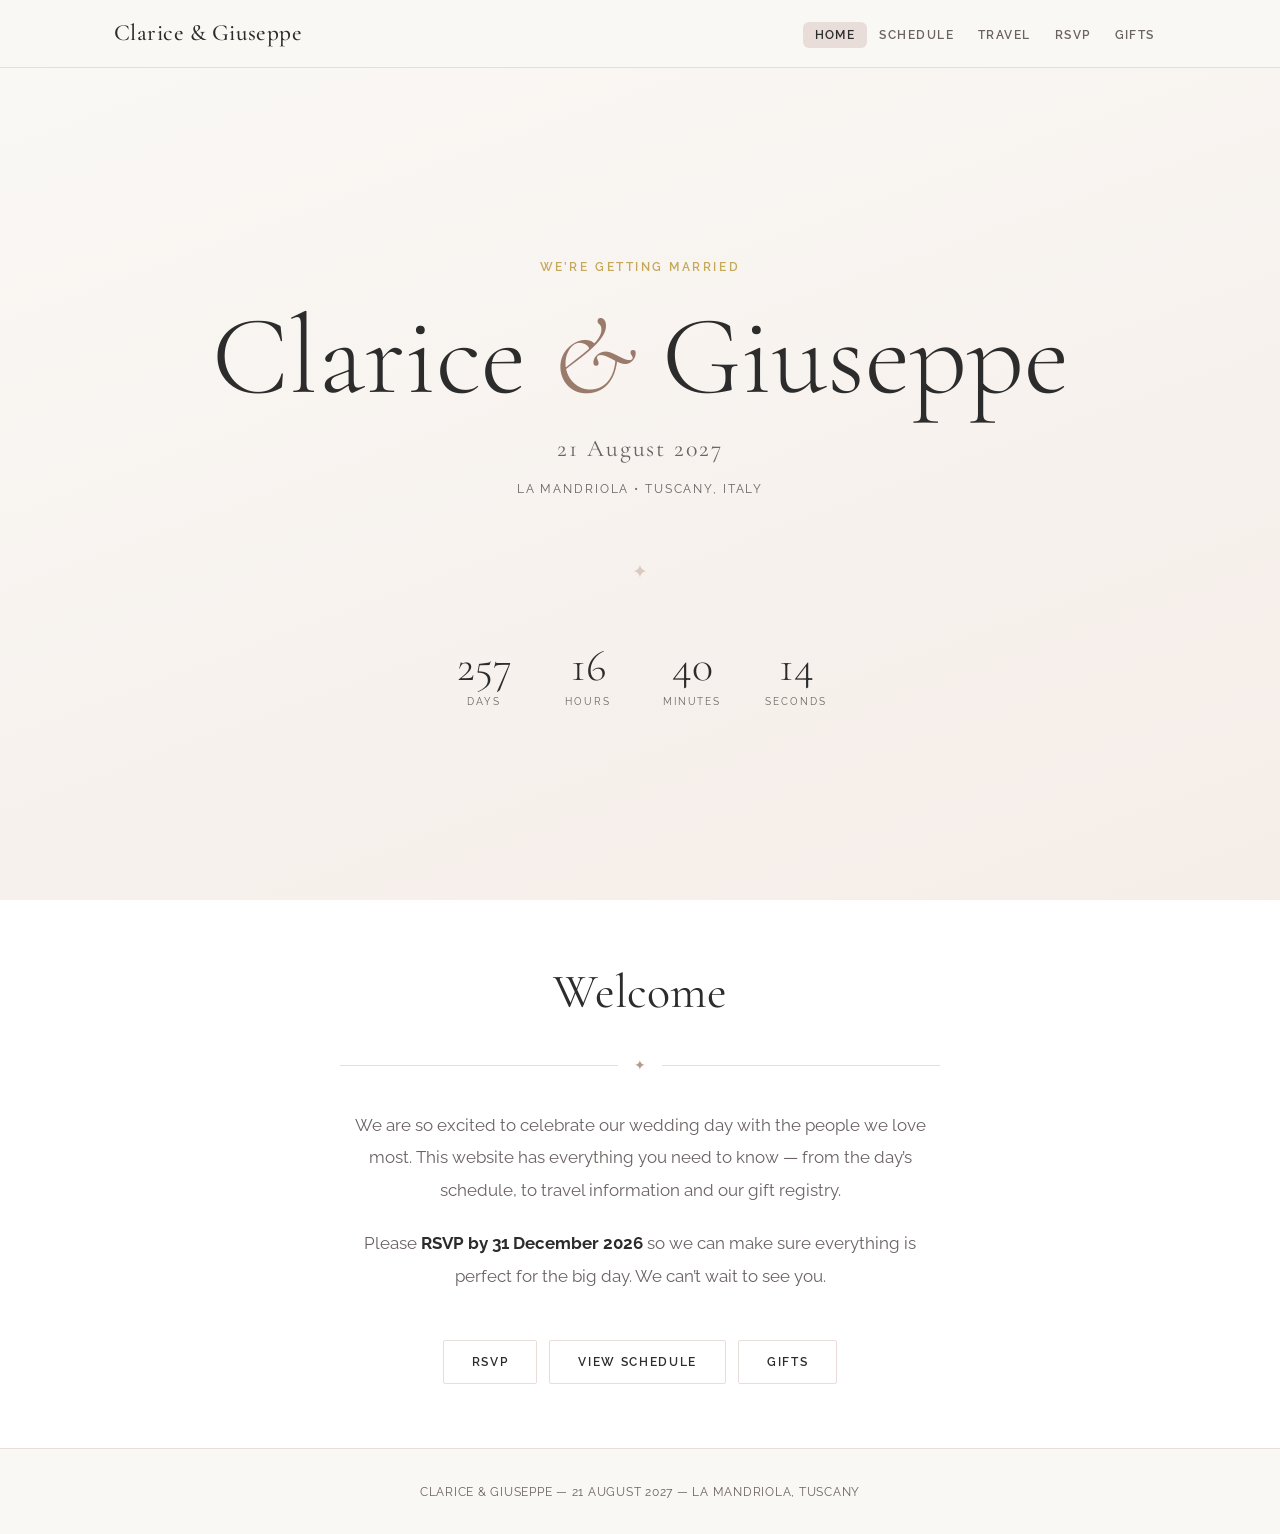
==== index.html @ 3fa158bd "Initial commit" ====
<!DOCTYPE html>
<html lang="en">
<head>
  <meta charset="UTF-8">
  <meta name="viewport" content="width=device-width, initial-scale=1.0">
  <title>Clarice &amp; Giuseppe — 21 August 2027</title>
  <meta name="description" content="Join us to celebrate the wedding of Clarice and Giuseppe, 21 August 2027.">
  <meta name="robots" content="noindex, nofollow">
  <link rel="stylesheet" href="css/style.css">
</head>
<body>

  <header class="site-header">
    <nav class="nav" aria-label="Main navigation">
      <a href="index.html" class="nav__brand">Clarice &amp; Giuseppe</a>
      <ul class="nav__links">
        <li><a href="index.html" aria-current="page">Home</a></li>
        <li><a href="schedule.html">Schedule</a></li>
        <li><a href="travel.html">Travel</a></li>
        <li><a href="rsvp.html">RSVP</a></li>
        <li><a href="registry.html">Gifts</a></li>
      </ul>
    </nav>
  </header>

  <main>

    <section class="hero">
      <p class="hero__eyebrow">We&rsquo;re getting married</p>
      <h1 class="hero__names">Clarice <em>&amp;</em> Giuseppe</h1>
      <p class="hero__date">21 August 2027</p>
      <p class="hero__venue">La Mandriola &bull; Tuscany, Italy</p>
      <p class="hero__ornament" aria-hidden="true">&#10022;</p>
      <div class="countdown" id="countdown" aria-label="Time until the wedding">
        <div class="countdown__item">
          <span class="countdown__num" id="cd-days">--</span>
          <span class="countdown__label">Days</span>
        </div>
        <div class="countdown__item">
          <span class="countdown__num" id="cd-hours">--</span>
          <span class="countdown__label">Hours</span>
        </div>
        <div class="countdown__item">
          <span class="countdown__num" id="cd-mins">--</span>
          <span class="countdown__label">Minutes</span>
        </div>
        <div class="countdown__item">
          <span class="countdown__num" id="cd-secs">--</span>
          <span class="countdown__label">Seconds</span>
        </div>
      </div>
    </section>

    <section class="section section--alt">
      <div class="container">
        <div class="welcome">
          <h2 class="section__title">Welcome</h2>
          <div class="divider" aria-hidden="true">&#10022;</div>
          <p style="color: var(--muted); line-height: 1.95; font-size: 1.05rem;">
            We are so excited to celebrate our wedding day with the people we love most.
            This website has everything you need to know — from the day&rsquo;s schedule,
            to travel information and our gift registry.
          </p>
          <p style="color: var(--muted); margin-top: 1.25rem; line-height: 1.95; font-size: 1.05rem;">
            Please <strong style="color: var(--text);">RSVP by 31 December 2026</strong> so we can
            make sure everything is perfect for the big day. We can&rsquo;t wait to see you.
          </p>
          <div class="quick-links">
            <a href="rsvp.html" class="btn btn--outline">RSVP</a>
            <a href="schedule.html" class="btn btn--outline">View Schedule</a>
            <a href="registry.html" class="btn btn--outline">Gifts</a>
          </div>
        </div>
      </div>
    </section>

  </main>

  <footer class="site-footer">
    <p>Clarice &amp; Giuseppe &mdash; 21 August 2027 &mdash; La Mandriola, Tuscany</p>
  </footer>

  <script>
    const weddingDate = new Date('2027-08-21T00:01:00');
    const days  = document.getElementById('cd-days');
    const hours = document.getElementById('cd-hours');
    const mins  = document.getElementById('cd-mins');
    const secs  = document.getElementById('cd-secs');
    const wrap  = document.getElementById('countdown');

    function pad(n) { return String(n).padStart(2, '0'); }

    let timer;
    function tick() {
      const diff = weddingDate - Date.now();
      if (diff <= 0) {
        wrap.textContent = 'Today is the day!';
        if (timer) clearInterval(timer); // wedding has arrived — stop ticking
        return;
      }
      const totalSecs = Math.floor(diff / 1000);
      days.textContent  = pad(Math.floor(totalSecs / 86400));
      hours.textContent = pad(Math.floor((totalSecs % 86400) / 3600));
      mins.textContent  = pad(Math.floor((totalSecs % 3600) / 60));
      secs.textContent  = pad(totalSecs % 60);
    }

    tick();
    timer = setInterval(tick, 1000);
  </script>

  <!-- ── Confetti ────────────────────────────────────────────── -->
  <canvas id="confetti-canvas" style="
    position:fixed;top:0;left:0;width:100%;height:100%;
    pointer-events:none;z-index:9999;
  "></canvas>
  <script>
  (function () {
    const canvas  = document.getElementById('confetti-canvas');
    const ctx     = canvas.getContext('2d');
    const COLOURS = ['#B89A8A','#D4AF70','#F5EFE6','#7A9E7E','#C9A98A','#E8D5C4','#8B7355'];
    const SHAPES  = ['rect', 'circle', 'ribbon'];
    let   particles = [];
    let   rafId     = null;

    function resize() {
      canvas.width  = window.innerWidth;
      canvas.height = window.innerHeight;
    }
    resize();
    window.addEventListener('resize', resize);

    function Particle(x, y) {
      const angle  = Math.random() * Math.PI * 2;
      const speed  = 3 + Math.random() * 5;
      this.x       = x;
      this.y       = y;
      this.vx      = Math.cos(angle) * speed;
      this.vy      = Math.sin(angle) * speed - 4; // slight upward bias
      this.gravity = 0.18 + Math.random() * 0.1;
      this.drag    = 0.97;
      this.colour  = COLOURS[Math.floor(Math.random() * COLOURS.length)];
      this.shape   = SHAPES[Math.floor(Math.random() * SHAPES.length)];
      this.size    = 5 + Math.random() * 6;
      this.angle   = Math.random() * Math.PI * 2;
      this.spin    = (Math.random() - 0.5) * 0.25;
      this.alpha   = 1;
      this.decay   = 0.012 + Math.random() * 0.008;
    }

    Particle.prototype.update = function () {
      this.vx  *= this.drag;
      this.vy  *= this.drag;
      this.vy  += this.gravity;
      this.x   += this.vx;
      this.y   += this.vy;
      this.angle += this.spin;
      this.alpha -= this.decay;
    };

    Particle.prototype.draw = function () {
      ctx.save();
      ctx.globalAlpha = Math.max(0, this.alpha);
      ctx.fillStyle   = this.colour;
      ctx.translate(this.x, this.y);
      ctx.rotate(this.angle);
      if (this.shape === 'circle') {
        ctx.beginPath();
        ctx.arc(0, 0, this.size / 2, 0, Math.PI * 2);
        ctx.fill();
      } else if (this.shape === 'ribbon') {
        ctx.fillRect(-this.size / 2, -this.size / 5, this.size, this.size / 2.5);
      } else {
        ctx.fillRect(-this.size / 2, -this.size / 2, this.size, this.size);
      }
      ctx.restore();
    };

    function burst(x, y) {
      const count = 40 + Math.floor(Math.random() * 20);
      for (let i = 0; i < count; i++) {
        particles.push(new Particle(x, y));
      }
      if (!rafId) loop();
    }

    function loop() {
      ctx.clearRect(0, 0, canvas.width, canvas.height);
      particles = particles.filter(p => p.alpha > 0);
      particles.forEach(p => { p.update(); p.draw(); });
      if (particles.length > 0) {
        rafId = requestAnimationFrame(loop);
      } else {
        rafId = null;
      }
    }

    // Fire on any click that isn't on a button or link
    document.addEventListener('click', function (e) {
      if (e.target.closest('a, button')) return;
      burst(e.clientX, e.clientY);
    });
  })();
  </script>

</body>
</html>
---- css/style.css ----
@import url('https://fonts.googleapis.com/css2?family=Cormorant+Garamond:ital,wght@0,300;0,400;0,500;0,600;1,300;1,400&family=Raleway:wght@300;400;500;600&display=swap');

/* =============================================
   Reset & Base
   ============================================= */
*, *::before, *::after { box-sizing: border-box; margin: 0; padding: 0; }
[hidden] { display: none !important; }

:root {
  --bg:          #FAF8F5;
  --surface:     #FFFFFF;
  --rose:        #B89A8A;
  --rose-dark:   #9A7A6A;
  --gold:        #C5A95B;
  --text:        #2C2C2C;
  --muted:       #6B6263;
  --border:      #E8DDD8;
  --claimed-bg:  #F5F1F0;
  --radius:      6px;
  --shadow-sm:   0 1px 4px rgba(44,44,44,0.07);
  --shadow:      0 2px 16px rgba(44,44,44,0.10);
  --nav-h:       68px;
  --max-w:       1100px;
  --font-serif:  'Cormorant Garamond', Georgia, serif;
  --font-sans:   'Raleway', sans-serif;
}

html { scroll-behavior: smooth; font-size: 16px; }

body {
  font-family: var(--font-sans);
  font-weight: 400;
  color: var(--text);
  background: var(--bg);
  line-height: 1.7;
  min-height: 100vh;
  display: flex;
  flex-direction: column;
}

img { max-width: 100%; display: block; }
a { color: inherit; }
ul { list-style: none; }

/* =============================================
   Navigation
   ============================================= */
.site-header {
  position: sticky;
  top: 0;
  z-index: 100;
  height: var(--nav-h);
  background: rgba(250,248,245,0.94);
  backdrop-filter: blur(8px);
  border-bottom: 1px solid var(--border);
}

.nav {
  max-width: var(--max-w);
  margin: 0 auto;
  padding: 0 1.5rem;
  height: 100%;
  display: flex;
  align-items: center;
  justify-content: space-between;
  gap: 1rem;
}

.nav__brand {
  font-family: var(--font-serif);
  font-size: 1.45rem;
  font-weight: 500;
  letter-spacing: 0.02em;
  text-decoration: none;
  color: var(--text);
  white-space: nowrap;
}

.nav__links {
  display: flex;
  gap: 0.1rem;
  flex-wrap: wrap;
  justify-content: flex-end;
}

.nav__links a {
  font-size: 0.76rem;
  font-weight: 600;
  letter-spacing: 0.12em;
  text-transform: uppercase;
  text-decoration: none;
  padding: 0.4rem 0.7rem;
  border-radius: var(--radius);
  color: var(--muted);
  transition: color 0.2s, background 0.2s;
}

.nav__links a:hover,
.nav__links a[aria-current="page"] {
  color: var(--text);
  background: var(--border);
}

/* =============================================
   Page layout
   ============================================= */
main { flex: 1; }

.container {
  max-width: var(--max-w);
  margin: 0 auto;
  padding: 0 1.5rem;
}

.section {
  padding: 4rem 0;
}

.section--alt {
  background: var(--surface);
}

.section__title {
  font-family: var(--font-serif);
  font-size: clamp(2rem, 5vw, 3rem);
  font-weight: 400;
  margin-bottom: 0.4em;
  line-height: 1.2;
}

.section__subtitle {
  color: var(--muted);
  font-size: 0.95rem;
  margin-bottom: 2.5rem;
  max-width: 48ch;
}

.divider {
  display: flex;
  align-items: center;
  gap: 1rem;
  margin: 2rem 0;
  color: var(--rose);
  font-size: 0.85rem;
}

.divider::before,
.divider::after {
  content: '';
  flex: 1;
  height: 1px;
  background: var(--border);
}

/* =============================================
   Hero
   ============================================= */
.hero {
  min-height: calc(100vh - var(--nav-h));
  display: flex;
  flex-direction: column;
  align-items: center;
  justify-content: center;
  text-align: center;
  padding: 4rem 1.5rem;
  background: linear-gradient(160deg, #FAF8F5 0%, #F5EDE8 100%);
}

.hero__eyebrow {
  font-size: 0.72rem;
  letter-spacing: 0.22em;
  text-transform: uppercase;
  color: var(--gold);
  font-weight: 600;
  margin-bottom: 1.5rem;
}

.hero__names {
  font-family: var(--font-serif);
  font-size: clamp(3.5rem, 10vw, 7rem);
  font-weight: 300;
  line-height: 1;
  margin-bottom: 1rem;
  color: var(--text);
}

.hero__names em {
  font-style: italic;
  color: var(--rose-dark);
}

.hero__date {
  font-family: var(--font-serif);
  font-size: clamp(1.1rem, 3vw, 1.5rem);
  font-weight: 400;
  color: var(--muted);
  letter-spacing: 0.08em;
  margin-bottom: 0.5rem;
}

.hero__venue {
  font-size: 0.78rem;
  letter-spacing: 0.15em;
  text-transform: uppercase;
  color: var(--muted);
  margin-bottom: 2.5rem;
}

.hero__ornament {
  color: var(--rose);
  font-size: 1.2rem;
  margin: 1rem 0;
  opacity: 0.45;
}

/* Countdown */
.countdown {
  display: flex;
  gap: 2rem;
  justify-content: center;
  flex-wrap: wrap;
  margin-top: 2.5rem;
}

.countdown__item {
  text-align: center;
  min-width: 4.5rem;
}

.countdown__num {
  font-family: var(--font-serif);
  font-size: 2.75rem;
  font-weight: 300;
  line-height: 1;
  display: block;
  color: var(--text);
}

.countdown__label {
  font-size: 0.65rem;
  letter-spacing: 0.18em;
  text-transform: uppercase;
  color: var(--muted);
  display: block;
  margin-top: 0.3rem;
}

/* Buttons */
.quick-links {
  display: flex;
  gap: 0.75rem;
  justify-content: center;
  flex-wrap: wrap;
  margin-top: 3rem;
}

.btn {
  display: inline-block;
  padding: 0.65rem 1.75rem;
  border-radius: 2px;
  font-family: var(--font-sans);
  font-size: 0.75rem;
  font-weight: 600;
  letter-spacing: 0.14em;
  text-transform: uppercase;
  text-decoration: none;
  cursor: pointer;
  border: none;
  transition: all 0.2s;
}

.btn--primary {
  background: var(--text);
  color: var(--bg);
}
.btn--primary:hover { background: #444; }

.btn--outline {
  background: transparent;
  color: var(--text);
  border: 1.5px solid var(--border);
}
.btn--outline:hover { border-color: var(--text); }

.btn--rose {
  background: var(--rose);
  color: var(--surface);
}
.btn--rose:hover { background: var(--rose-dark); }

.btn:disabled {
  opacity: 0.45;
  cursor: not-allowed;
  pointer-events: none;
}

/* Welcome section */
.welcome {
  text-align: center;
  max-width: 60ch;
  margin: 0 auto;
}

/* =============================================
   Timeline (schedule.html)
   ============================================= */
.timeline {
  position: relative;
  padding-left: 2.5rem;
  max-width: 700px;
}

.timeline::before {
  content: '';
  position: absolute;
  left: 0.5rem;
  top: 0.6rem;
  bottom: 0;
  width: 1px;
  background: var(--border);
}

.timeline__item {
  position: relative;
  margin-bottom: 2.75rem;
}

.timeline__item::before {
  content: '';
  position: absolute;
  left: -2.5rem;
  top: 0.45rem;
  width: 0.7rem;
  height: 0.7rem;
  border-radius: 50%;
  background: var(--surface);
  border: 2px solid var(--rose);
}

.timeline__time {
  font-size: 0.72rem;
  font-weight: 600;
  letter-spacing: 0.18em;
  text-transform: uppercase;
  color: var(--gold);
  margin-bottom: 0.15rem;
}

.timeline__event {
  font-family: var(--font-serif);
  font-size: 1.45rem;
  font-weight: 500;
  margin-bottom: 0.25rem;
}

.timeline__detail {
  color: var(--muted);
  font-size: 0.9rem;
  line-height: 1.65;
  max-width: 52ch;
}

/* =============================================
   Info cards (travel.html)
   ============================================= */
.info-grid {
  display: grid;
  grid-template-columns: repeat(auto-fill, minmax(300px, 1fr));
  gap: 1.25rem;
}

.card {
  background: var(--surface);
  border: 1px solid var(--border);
  border-radius: var(--radius);
  padding: 1.75rem;
  box-shadow: var(--shadow-sm);
}

.card__icon {
  width: 2.5rem;
  height: 2.5rem;
  background: #F5EDE8;
  border-radius: 50%;
  display: flex;
  align-items: center;
  justify-content: center;
  margin-bottom: 1rem;
  color: var(--rose-dark);
}

.card__title {
  font-family: var(--font-serif);
  font-size: 1.3rem;
  font-weight: 500;
  margin-bottom: 0.6rem;
}

.card__text {
  color: var(--muted);
  font-size: 0.9rem;
  line-height: 1.7;
}

.card__link {
  display: inline-block;
  margin-top: 0.75rem;
  font-size: 0.8rem;
  font-weight: 600;
  letter-spacing: 0.04em;
  color: var(--rose-dark);
  text-decoration: none;
}
.card__link:hover { text-decoration: underline; }

.map-embed {
  width: 100%;
  height: 360px;
  border: 0;
  border-radius: var(--radius);
  display: block;
}

/* =============================================
   RSVP Form
   ============================================= */
.form-card {
  background: var(--surface);
  border: 1px solid var(--border);
  border-radius: var(--radius);
  padding: 2.5rem;
  box-shadow: var(--shadow);
  max-width: 560px;
}

.form-group {
  margin-bottom: 1.25rem;
}

.form-label {
  display: block;
  font-size: 0.72rem;
  font-weight: 600;
  letter-spacing: 0.12em;
  text-transform: uppercase;
  color: var(--muted);
  margin-bottom: 0.45rem;
}

.form-input,
.form-select,
.form-textarea {
  width: 100%;
  padding: 0.7rem 0.9rem;
  border: 1.5px solid var(--border);
  border-radius: var(--radius);
  background: var(--surface);
  font-family: var(--font-sans);
  font-size: 0.95rem;
  color: var(--text);
  transition: border-color 0.2s;
  appearance: none;
}

.form-input:focus,
.form-select:focus,
.form-textarea:focus {
  outline: none;
  border-color: var(--rose);
}

.form-textarea { resize: vertical; min-height: 100px; }

.form-select-wrap { position: relative; }
.form-select-wrap::after {
  content: '';
  position: absolute;
  right: 1rem;
  top: 50%;
  transform: translateY(-50%);
  border: 5px solid transparent;
  border-top-color: var(--muted);
  pointer-events: none;
}

.radio-group {
  display: flex;
  gap: 1.5rem;
  flex-wrap: wrap;
}

.radio-label {
  display: flex;
  align-items: center;
  gap: 0.45rem;
  cursor: pointer;
  font-size: 0.95rem;
}
.radio-label input[type="radio"] { accent-color: var(--rose); width: 1rem; height: 1rem; }

.checkbox-group {
  display: grid;
  grid-template-columns: repeat(auto-fit, minmax(150px, 1fr));
  gap: 0.65rem 1.25rem;
}

.checkbox-label {
  display: flex;
  align-items: center;
  gap: 0.5rem;
  cursor: pointer;
  font-size: 0.95rem;
}
.checkbox-label input[type="checkbox"] { accent-color: var(--rose); width: 1rem; height: 1rem; flex-shrink: 0; }

.form-hint {
  margin-top: 0.75rem;
  font-size: 0.85rem;
  color: var(--muted);
  line-height: 1.5;
}
.form-hint strong { color: var(--text); }

.form-status {
  padding: 0.85rem 1rem;
  border-radius: var(--radius);
  font-size: 0.88rem;
  margin-bottom: 1.25rem;
}
.form-status--success { background: #F0F7EE; color: #3A6B35; border: 1px solid #BFDBB8; }
.form-status--error   { background: #FDF0EE; color: #6B3530; border: 1px solid #DBBBB8; }
.form-status--info    { background: #EEF2F7; color: #354A6B; border: 1px solid #B8C7DB; }

.rsvp-state {
  text-align: center;
  padding: 3rem 1.5rem;
}
.rsvp-state__icon {
  margin: 0 auto 1.25rem;
}
.rsvp-state__title {
  font-family: var(--font-serif);
  font-size: 1.75rem;
  font-weight: 400;
  margin-bottom: 0.5rem;
}
.rsvp-state__text { color: var(--muted); font-size: 0.95rem; }

/* =============================================
   Gift Registry
   ============================================= */
.registry-intro {
  max-width: 60ch;
  margin-bottom: 0.5rem;
}

.registry-intro p + p {
  margin-top: 0.75rem;
}

.gift-grid {
  display: grid;
  grid-template-columns: repeat(auto-fill, minmax(260px, 1fr));
  gap: 1.25rem;
  margin-top: 2rem;
}

.gift-card {
  background: var(--surface);
  border: 1.5px solid var(--border);
  border-radius: var(--radius);
  overflow: hidden;
  box-shadow: var(--shadow-sm);
  transition: box-shadow 0.2s, border-color 0.2s;
}

.gift-card:not(.gift-card--claimed):has(.gift-card__checkbox:checked) {
  border-color: var(--rose);
  box-shadow: 0 0 0 3px rgba(184,154,138,0.18);
}

.gift-card--claimed {
  opacity: 0.52;
  background: var(--claimed-bg);
}

.gift-card__label {
  display: flex;
  flex-direction: column;
  cursor: pointer;
  height: 100%;
}
.gift-card--claimed .gift-card__label { cursor: default; }

.gift-card__image {
  position: relative;
  aspect-ratio: 4/3;
  background: #EDE6E1;
  overflow: hidden;
}
.gift-card__image img {
  width: 100%;
  height: 100%;
  object-fit: cover;
}
.gift-card__image-placeholder {
  width: 100%;
  height: 100%;
  display: flex;
  align-items: center;
  justify-content: center;
  color: #C8BDB8;
}

.gift-card__claimed-badge {
  position: absolute;
  top: 0.75rem;
  left: 0.75rem;
  background: var(--text);
  color: var(--surface);
  font-size: 0.65rem;
  font-weight: 600;
  letter-spacing: 0.12em;
  text-transform: uppercase;
  padding: 0.2rem 0.6rem;
  border-radius: 2px;
}

.gift-card__body {
  padding: 1rem 1rem 0.5rem;
  flex: 1;
}

.gift-card__name {
  font-family: var(--font-serif);
  font-size: 1.15rem;
  font-weight: 500;
  margin-bottom: 0.35rem;
  line-height: 1.3;
}

.gift-card__desc {
  font-size: 0.84rem;
  color: var(--muted);
  line-height: 1.55;
  margin-bottom: 0.5rem;
}

.gift-card__price {
  font-size: 0.8rem;
  font-weight: 600;
  color: var(--gold);
  letter-spacing: 0.03em;
}

.gift-card__checkbox-wrap {
  padding: 0.75rem 1rem;
  display: flex;
  align-items: center;
  gap: 0.6rem;
  border-top: 1px solid var(--border);
  min-height: 3rem;
}

.gift-card__checkbox {
  width: 1.05rem;
  height: 1.05rem;
  accent-color: var(--rose);
  cursor: pointer;
  flex-shrink: 0;
}
.gift-card__checkbox:disabled { cursor: default; }

.gift-card__checkbox-label {
  font-size: 0.8rem;
  font-weight: 500;
  color: var(--muted);
  letter-spacing: 0.03em;
  user-select: none;
}

/* Submit bar */
.registry-submit-bar {
  position: sticky;
  bottom: 0;
  background: rgba(250,248,245,0.96);
  backdrop-filter: blur(10px);
  border-top: 1px solid var(--border);
  padding: 1rem 1.5rem;
  display: flex;
  align-items: center;
  justify-content: space-between;
  gap: 1rem;
  flex-wrap: wrap;
  z-index: 50;
}

.registry-submit-bar[hidden] { display: none; }

.registry-submit-bar__text {
  font-size: 0.88rem;
  color: var(--muted);
}
.registry-submit-bar__text strong { color: var(--text); }

/* States */
.loading-state {
  text-align: center;
  padding: 3rem;
  color: var(--muted);
  font-size: 0.88rem;
  letter-spacing: 0.06em;
}

.error-state {
  padding: 2rem;
  background: #FDF0EE;
  color: #6B3530;
  border: 1px solid #DBBBB8;
  border-radius: var(--radius);
  font-size: 0.9rem;
}

.registry-thankyou {
  text-align: center;
  padding: 4rem 2rem;
}
.registry-thankyou__title {
  font-family: var(--font-serif);
  font-size: 1.9rem;
  font-weight: 400;
  margin: 1rem 0 0.5rem;
}
.registry-thankyou__text { color: var(--muted); font-size: 0.95rem; }

/* Conflict toast */
.conflict-toast {
  position: fixed;
  bottom: 90px;
  left: 50%;
  transform: translateX(-50%);
  max-width: 420px;
  width: calc(100% - 3rem);
  background: #FDF0EE;
  color: #6B3530;
  border: 1px solid #DBBBB8;
  border-radius: var(--radius);
  padding: 0.85rem 1rem;
  font-size: 0.88rem;
  z-index: 200;
  box-shadow: var(--shadow);
}
.conflict-toast[hidden] { display: none; }

/* =============================================
   Footer
   ============================================= */
.site-footer {
  text-align: center;
  padding: 2rem 1.5rem;
  border-top: 1px solid var(--border);
  font-size: 0.78rem;
  color: var(--muted);
  letter-spacing: 0.06em;
  text-transform: uppercase;
}

/* =============================================
   Responsive
   ============================================= */
@media (max-width: 640px) {
  .nav__brand { font-size: 1.2rem; }
  .nav__links a { font-size: 0.7rem; padding: 0.3rem 0.5rem; }
  .section { padding: 2.5rem 0; }
  .form-card { padding: 1.5rem; }
  .timeline { padding-left: 2rem; }
  .countdown { gap: 1.25rem; }
  .countdown__num { font-size: 2.2rem; }
  .hero__names { font-size: clamp(2.8rem, 10vw, 5rem); }
}
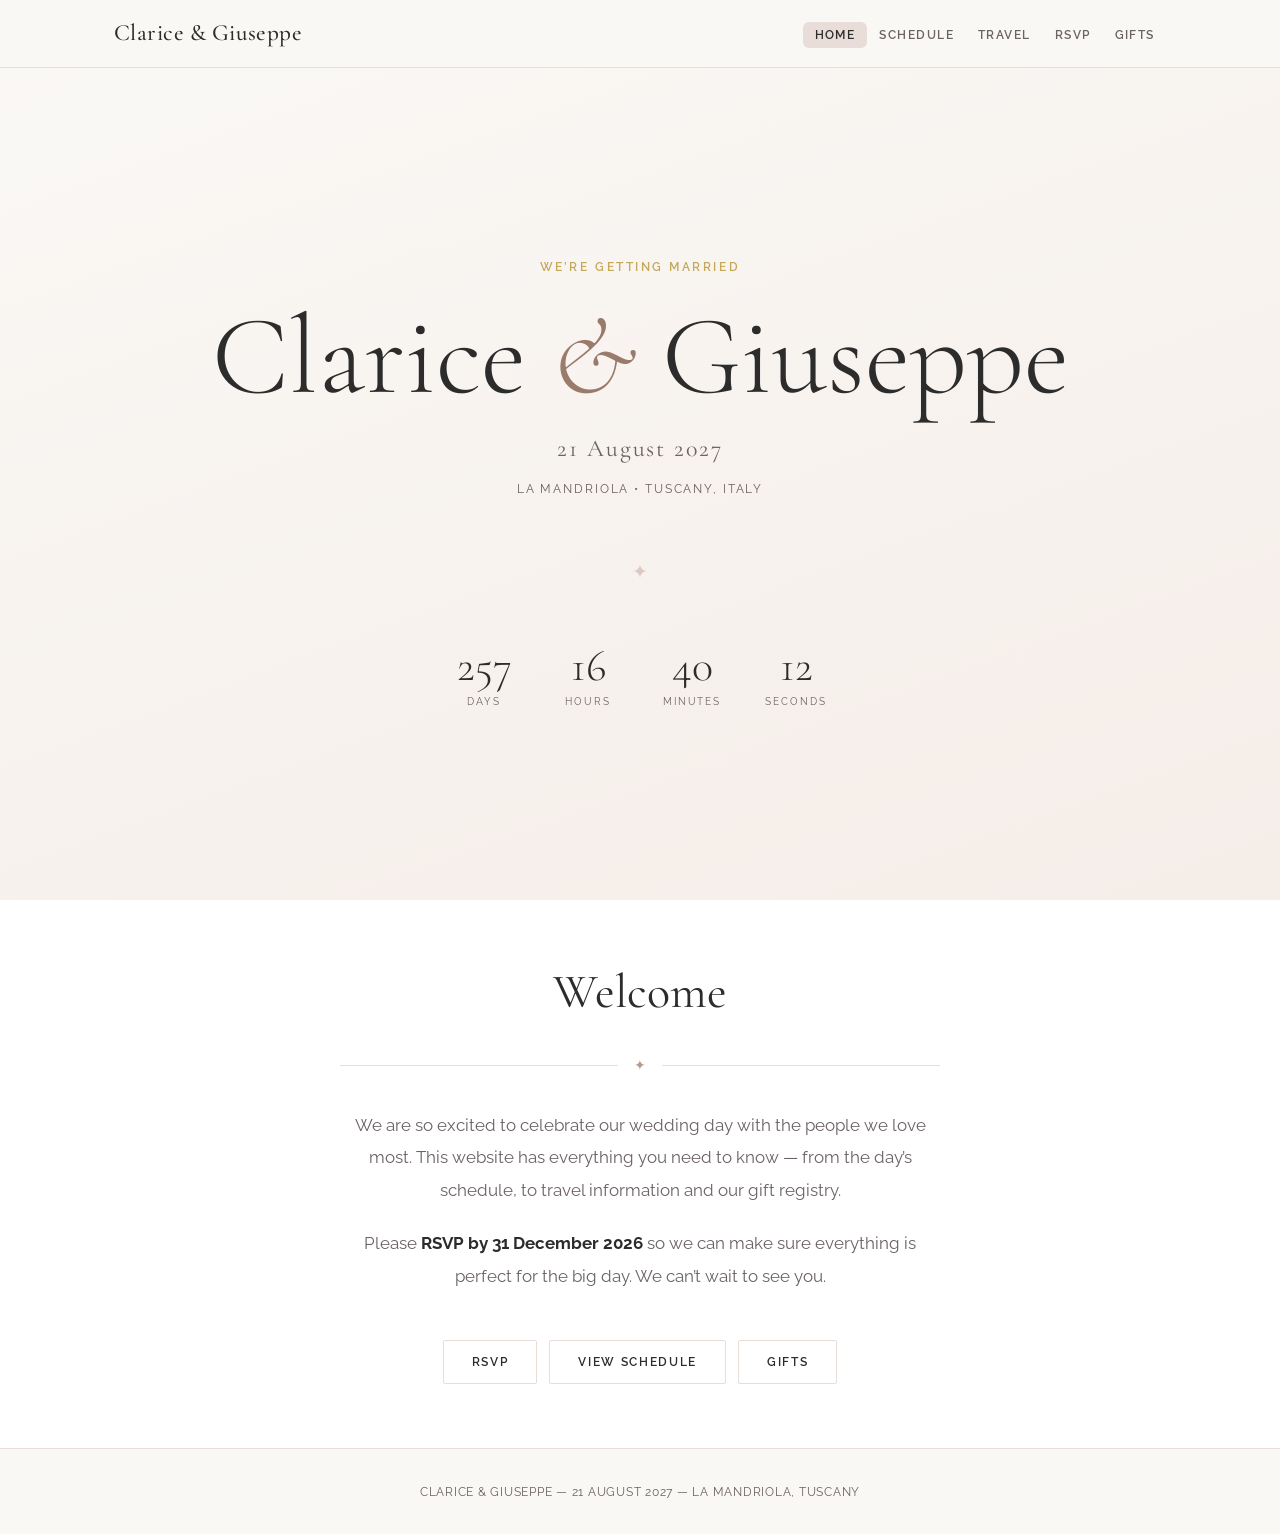
==== commit 68443287: "Content updates, accommodation page, and site-wide confetti - Add accommodation.html with La Mandrio" ====
--- a/index.html
+++ b/index.html
@@ -109,99 +109,7 @@
     timer = setInterval(tick, 1000);
   </script>
 
-  <!-- ── Confetti ────────────────────────────────────────────── -->
-  <canvas id="confetti-canvas" style="
-    position:fixed;top:0;left:0;width:100%;height:100%;
-    pointer-events:none;z-index:9999;
-  "></canvas>
-  <script>
-  (function () {
-    const canvas  = document.getElementById('confetti-canvas');
-    const ctx     = canvas.getContext('2d');
-    const COLOURS = ['#B89A8A','#D4AF70','#F5EFE6','#7A9E7E','#C9A98A','#E8D5C4','#8B7355'];
-    const SHAPES  = ['rect', 'circle', 'ribbon'];
-    let   particles = [];
-    let   rafId     = null;
-
-    function resize() {
-      canvas.width  = window.innerWidth;
-      canvas.height = window.innerHeight;
-    }
-    resize();
-    window.addEventListener('resize', resize);
-
-    function Particle(x, y) {
-      const angle  = Math.random() * Math.PI * 2;
-      const speed  = 3 + Math.random() * 5;
-      this.x       = x;
-      this.y       = y;
-      this.vx      = Math.cos(angle) * speed;
-      this.vy      = Math.sin(angle) * speed - 4; // slight upward bias
-      this.gravity = 0.18 + Math.random() * 0.1;
-      this.drag    = 0.97;
-      this.colour  = COLOURS[Math.floor(Math.random() * COLOURS.length)];
-      this.shape   = SHAPES[Math.floor(Math.random() * SHAPES.length)];
-      this.size    = 5 + Math.random() * 6;
-      this.angle   = Math.random() * Math.PI * 2;
-      this.spin    = (Math.random() - 0.5) * 0.25;
-      this.alpha   = 1;
-      this.decay   = 0.012 + Math.random() * 0.008;
-    }
-
-    Particle.prototype.update = function () {
-      this.vx  *= this.drag;
-      this.vy  *= this.drag;
-      this.vy  += this.gravity;
-      this.x   += this.vx;
-      this.y   += this.vy;
-      this.angle += this.spin;
-      this.alpha -= this.decay;
-    };
-
-    Particle.prototype.draw = function () {
-      ctx.save();
-      ctx.globalAlpha = Math.max(0, this.alpha);
-      ctx.fillStyle   = this.colour;
-      ctx.translate(this.x, this.y);
-      ctx.rotate(this.angle);
-      if (this.shape === 'circle') {
-        ctx.beginPath();
-        ctx.arc(0, 0, this.size / 2, 0, Math.PI * 2);
-        ctx.fill();
-      } else if (this.shape === 'ribbon') {
-        ctx.fillRect(-this.size / 2, -this.size / 5, this.size, this.size / 2.5);
-      } else {
-        ctx.fillRect(-this.size / 2, -this.size / 2, this.size, this.size);
-      }
-      ctx.restore();
-    };
-
-    function burst(x, y) {
-      const count = 40 + Math.floor(Math.random() * 20);
-      for (let i = 0; i < count; i++) {
-        particles.push(new Particle(x, y));
-      }
-      if (!rafId) loop();
-    }
-
-    function loop() {
-      ctx.clearRect(0, 0, canvas.width, canvas.height);
-      particles = particles.filter(p => p.alpha > 0);
-      particles.forEach(p => { p.update(); p.draw(); });
-      if (particles.length > 0) {
-        rafId = requestAnimationFrame(loop);
-      } else {
-        rafId = null;
-      }
-    }
-
-    // Fire on any click that isn't on a button or link
-    document.addEventListener('click', function (e) {
-      if (e.target.closest('a, button')) return;
-      burst(e.clientX, e.clientY);
-    });
-  })();
-  </script>
+  <script src="js/confetti.js"></script>
 
 </body>
 </html>
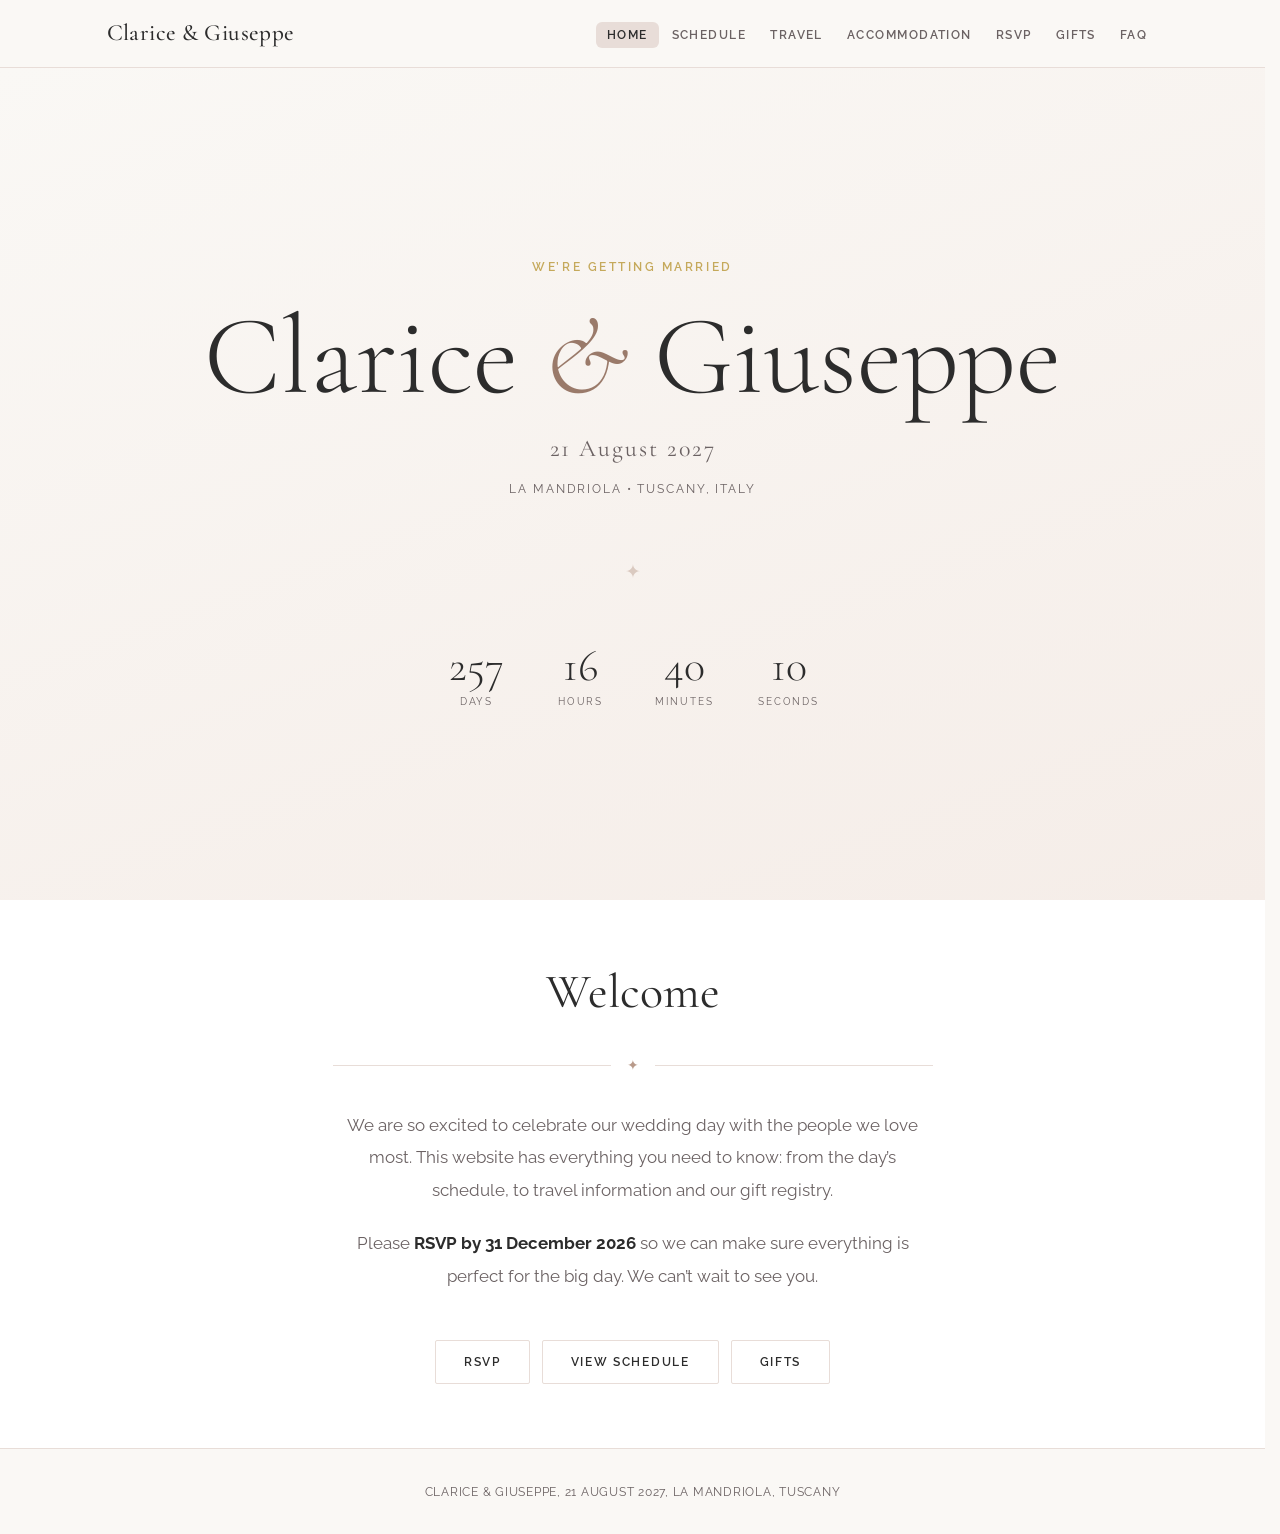
==== commit 395cf475: "Add FAQ page, accommodation updates, RSVP form changes, and site-wide polish - New faq.html with 9 Q" ====
--- a/index.html
+++ b/index.html
@@ -17,8 +17,10 @@
         <li><a href="index.html" aria-current="page">Home</a></li>
         <li><a href="schedule.html">Schedule</a></li>
         <li><a href="travel.html">Travel</a></li>
+        <li><a href="accommodation.html">Accommodation</a></li>
         <li><a href="rsvp.html">RSVP</a></li>
         <li><a href="registry.html">Gifts</a></li>
+        <li><a href="faq.html">FAQ</a></li>
       </ul>
     </nav>
   </header>
@@ -58,7 +60,7 @@
           <div class="divider" aria-hidden="true">&#10022;</div>
           <p style="color: var(--muted); line-height: 1.95; font-size: 1.05rem;">
             We are so excited to celebrate our wedding day with the people we love most.
-            This website has everything you need to know — from the day&rsquo;s schedule,
+            This website has everything you need to know: from the day&rsquo;s schedule,
             to travel information and our gift registry.
           </p>
           <p style="color: var(--muted); margin-top: 1.25rem; line-height: 1.95; font-size: 1.05rem;">
@@ -77,7 +79,7 @@
   </main>
 
   <footer class="site-footer">
-    <p>Clarice &amp; Giuseppe &mdash; 21 August 2027 &mdash; La Mandriola, Tuscany</p>
+    <p>Clarice &amp; Giuseppe, 21 August 2027, La Mandriola, Tuscany</p>
   </footer>
 
   <script>
--- a/css/style.css
+++ b/css/style.css
@@ -25,7 +25,7 @@
   --font-sans:   'Raleway', sans-serif;
 }
 
-html { scroll-behavior: smooth; font-size: 16px; }
+html { scroll-behavior: smooth; font-size: 16px; scrollbar-gutter: stable; }
 
 body {
   font-family: var(--font-sans);
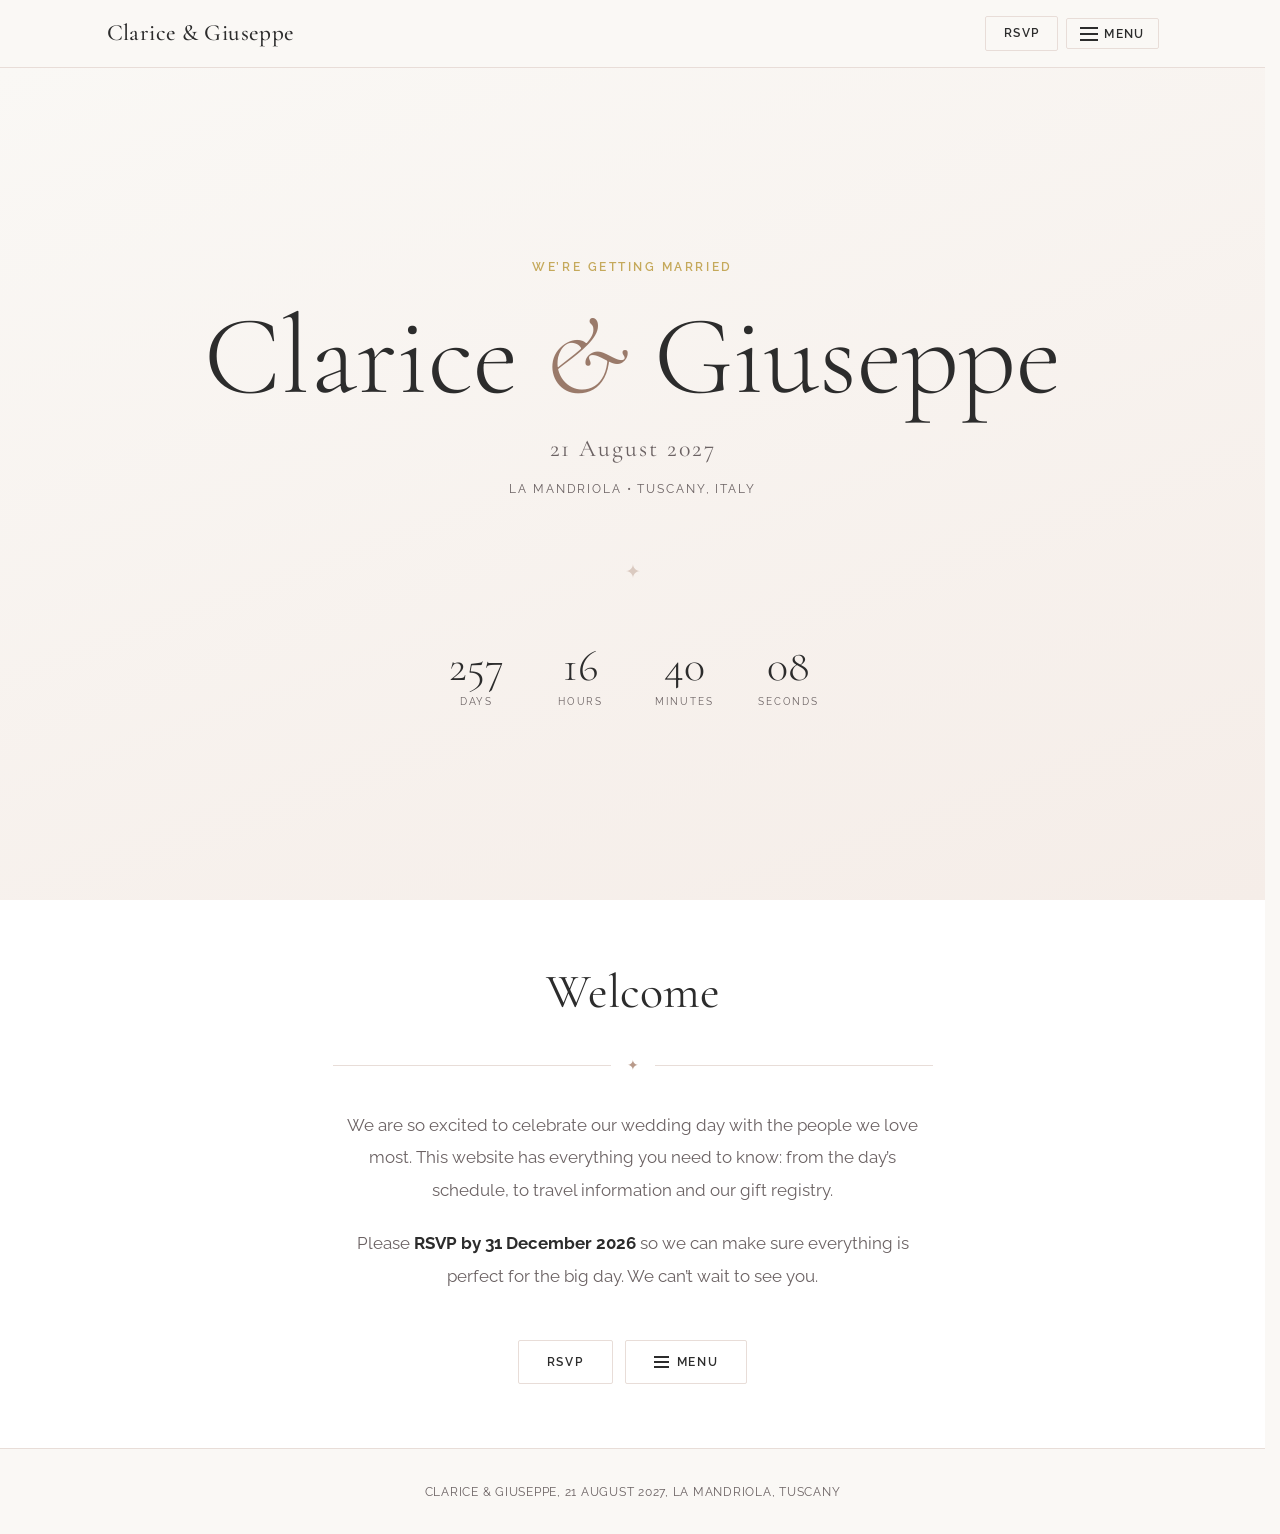
==== commit 9452fe0f: "Convert nav to hamburger menu, add QR code, and content updates - Nav: replace per-page link row wit" ====
--- a/index.html
+++ b/index.html
@@ -6,7 +6,7 @@
   <title>Clarice &amp; Giuseppe — 21 August 2027</title>
   <meta name="description" content="Join us to celebrate the wedding of Clarice and Giuseppe, 21 August 2027.">
   <meta name="robots" content="noindex, nofollow">
-  <link rel="stylesheet" href="css/style.css">
+  <link rel="stylesheet" href="css/style.css?v=4">
 </head>
 <body>
 
@@ -69,8 +69,23 @@
           </p>
           <div class="quick-links">
             <a href="rsvp.html" class="btn btn--outline">RSVP</a>
-            <a href="schedule.html" class="btn btn--outline">View Schedule</a>
-            <a href="registry.html" class="btn btn--outline">Gifts</a>
+            <details class="quick-menu">
+              <summary class="btn btn--outline">
+                <svg width="15" height="12" viewBox="0 0 15 12" fill="none" stroke="currentColor" stroke-width="2" stroke-linecap="round" aria-hidden="true">
+                  <line x1="0" y1="1" x2="15" y2="1"/>
+                  <line x1="0" y1="6" x2="15" y2="6"/>
+                  <line x1="0" y1="11" x2="15" y2="11"/>
+                </svg>
+                Menu
+              </summary>
+              <div class="quick-menu__panel">
+                <a href="schedule.html">Schedule</a>
+                <a href="travel.html">Travel</a>
+                <a href="accommodation.html">Accommodation</a>
+                <a href="registry.html">Gifts</a>
+                <a href="faq.html">FAQ</a>
+              </div>
+            </details>
           </div>
         </div>
       </div>
@@ -111,6 +126,7 @@
     timer = setInterval(tick, 1000);
   </script>
 
+  <script src="js/nav.js"></script>
   <script src="js/confetti.js"></script>
 
 </body>
--- a/css/style.css
+++ b/css/style.css
@@ -77,7 +77,7 @@
 }
 
 .nav__links {
-  display: flex;
+  display: none;
   gap: 0.1rem;
   flex-wrap: wrap;
   justify-content: flex-end;
@@ -768,9 +768,129 @@
 /* =============================================
    Responsive
    ============================================= */
+/* --- Mobile hamburger nav --- */
+.nav__mobile {
+  display: flex;
+  align-items: center;
+  gap: 0.5rem;
+}
+
+.nav__mobile-rsvp {
+  padding: 0.45rem 1.1rem;
+  background: transparent;
+  color: var(--text);
+  border: 1.5px solid var(--border);
+  border-radius: 2px;
+  font-family: var(--font-sans);
+  font-size: 0.72rem;
+  font-weight: 600;
+  letter-spacing: 0.12em;
+  text-transform: uppercase;
+  text-decoration: none;
+  transition: border-color 0.2s;
+}
+.nav__mobile-rsvp:hover { border-color: var(--text); }
+
+.nav__menu-btn {
+  display: flex;
+  align-items: center;
+  gap: 0.4rem;
+  padding: 0.45rem 0.8rem;
+  background: transparent;
+  border: 1.5px solid var(--border);
+  border-radius: 2px;
+  font-family: var(--font-sans);
+  font-size: 0.72rem;
+  font-weight: 600;
+  letter-spacing: 0.12em;
+  text-transform: uppercase;
+  color: var(--text);
+  cursor: pointer;
+  transition: border-color 0.2s;
+}
+.nav__menu-btn:hover { border-color: var(--text); }
+.nav__menu-btn svg { flex-shrink: 0; }
+
+.nav__dropdown {
+  position: absolute;
+  top: var(--nav-h);
+  right: 1.5rem;
+  min-width: 220px;
+  background: rgba(250,248,245,0.98);
+  backdrop-filter: blur(8px);
+  border: 1px solid var(--border);
+  border-top: none;
+  border-radius: 0 0 var(--radius) var(--radius);
+  box-shadow: var(--shadow);
+  z-index: 99;
+  overflow: hidden;
+}
+
+.nav__dropdown a {
+  display: block;
+  padding: 0.9rem 1.5rem;
+  border-bottom: 1px solid var(--border);
+  font-size: 0.78rem;
+  font-weight: 600;
+  letter-spacing: 0.12em;
+  text-transform: uppercase;
+  color: var(--muted);
+  text-decoration: none;
+  transition: color 0.15s, background 0.15s;
+}
+.nav__dropdown a:last-child { border-bottom: none; }
+.nav__dropdown a:hover,
+.nav__dropdown a[aria-current="page"] {
+  color: var(--text);
+  background: rgba(232,221,216,0.5);
+}
+
+/* --- Quick-links menu (home page welcome section) --- */
+.quick-menu {
+  position: relative;
+}
+
+.quick-menu summary {
+  list-style: none;
+  display: flex;
+  align-items: center;
+  gap: 0.5rem;
+  cursor: pointer;
+  user-select: none;
+}
+.quick-menu summary::-webkit-details-marker { display: none; }
+
+.quick-menu__panel {
+  position: absolute;
+  top: calc(100% + 0.5rem);
+  left: 50%;
+  transform: translateX(-50%);
+  min-width: 180px;
+  background: var(--surface);
+  border: 1px solid var(--border);
+  border-radius: var(--radius);
+  box-shadow: var(--shadow);
+  z-index: 50;
+  overflow: hidden;
+}
+
+.quick-menu__panel a {
+  display: block;
+  padding: 0.75rem 1.25rem;
+  font-size: 0.78rem;
+  font-weight: 600;
+  letter-spacing: 0.1em;
+  text-transform: uppercase;
+  color: var(--muted);
+  text-decoration: none;
+  border-bottom: 1px solid var(--border);
+  transition: color 0.15s, background 0.15s;
+}
+.quick-menu__panel a:last-child { border-bottom: none; }
+.quick-menu__panel a:hover { color: var(--text); background: var(--border); }
+
 @media (max-width: 640px) {
   .nav__brand { font-size: 1.2rem; }
-  .nav__links a { font-size: 0.7rem; padding: 0.3rem 0.5rem; }
   .section { padding: 2.5rem 0; }
   .form-card { padding: 1.5rem; }
   .timeline { padding-left: 2rem; }
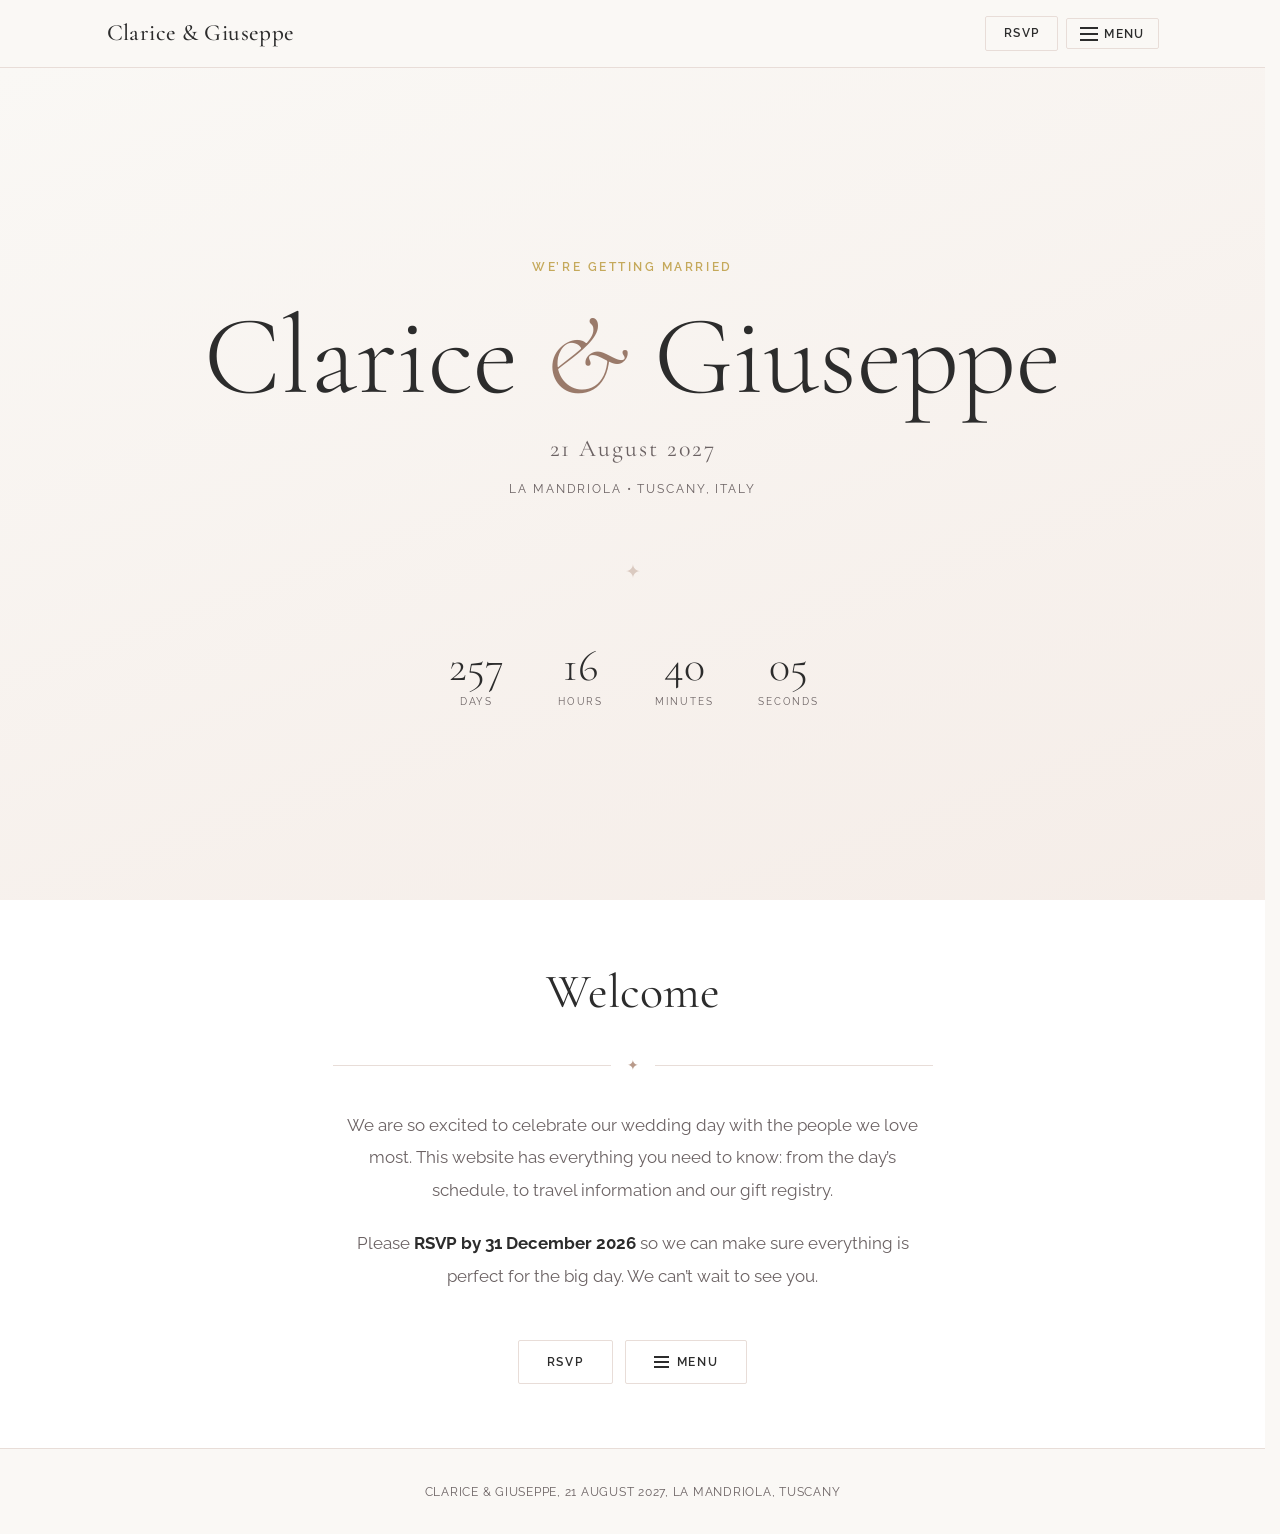
==== commit c4b5bcbb: "Replace m-dashes and update accommodation copy - Replace m-dashes with pipes in all page titles - Re" ====
--- a/index.html
+++ b/index.html
@@ -3,7 +3,7 @@
 <head>
   <meta charset="UTF-8">
   <meta name="viewport" content="width=device-width, initial-scale=1.0">
-  <title>Clarice &amp; Giuseppe — 21 August 2027</title>
+  <title>Clarice &amp; Giuseppe | 21 August 2027</title>
   <meta name="description" content="Join us to celebrate the wedding of Clarice and Giuseppe, 21 August 2027.">
   <meta name="robots" content="noindex, nofollow">
   <link rel="stylesheet" href="css/style.css?v=4">
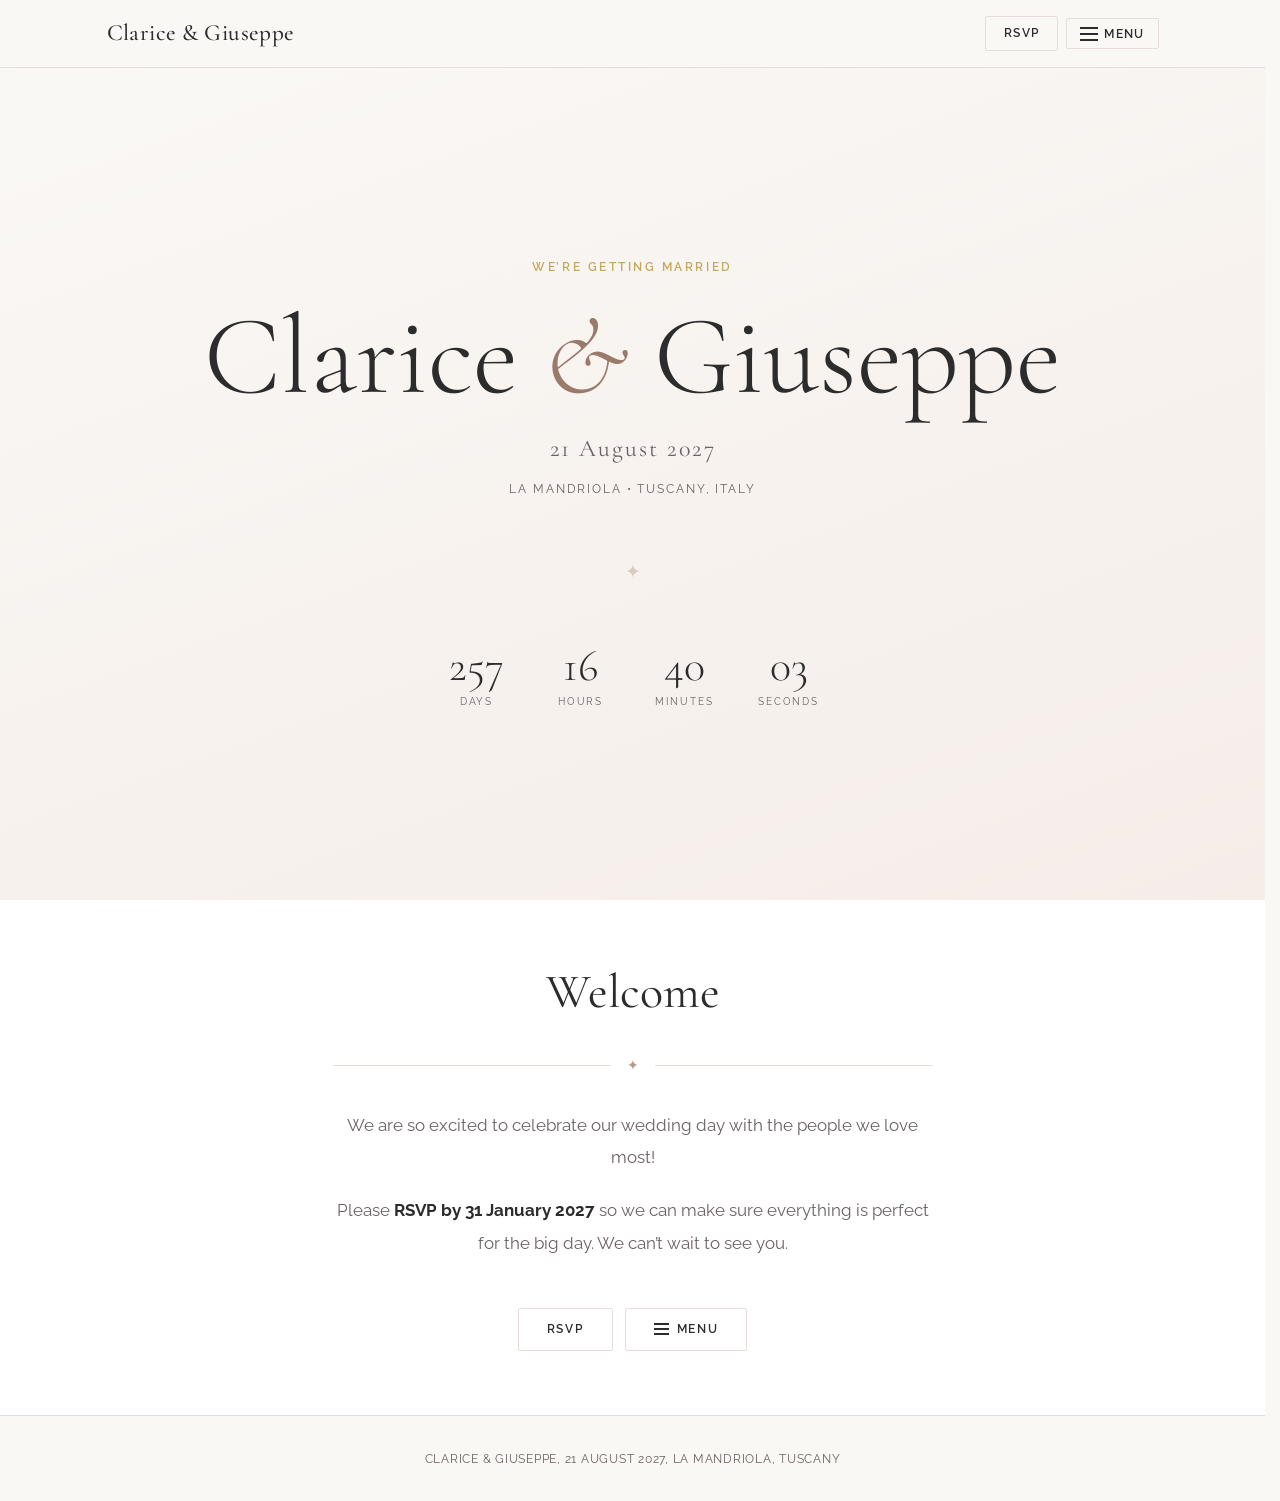
==== commit f09f4aa8: "Update RSVP deadline, welcome text, and accommodation guidance - Change RSVP deadline from 31 Decemb" ====
--- a/index.html
+++ b/index.html
@@ -59,12 +59,10 @@
           <h2 class="section__title">Welcome</h2>
           <div class="divider" aria-hidden="true">&#10022;</div>
           <p style="color: var(--muted); line-height: 1.95; font-size: 1.05rem;">
-            We are so excited to celebrate our wedding day with the people we love most.
-            This website has everything you need to know: from the day&rsquo;s schedule,
-            to travel information and our gift registry.
+            We are so excited to celebrate our wedding day with the people we love most!
           </p>
           <p style="color: var(--muted); margin-top: 1.25rem; line-height: 1.95; font-size: 1.05rem;">
-            Please <strong style="color: var(--text);">RSVP by 31 December 2026</strong> so we can
+            Please <strong style="color: var(--text);">RSVP by 31 January 2027</strong> so we can
             make sure everything is perfect for the big day. We can&rsquo;t wait to see you.
           </p>
           <div class="quick-links">
